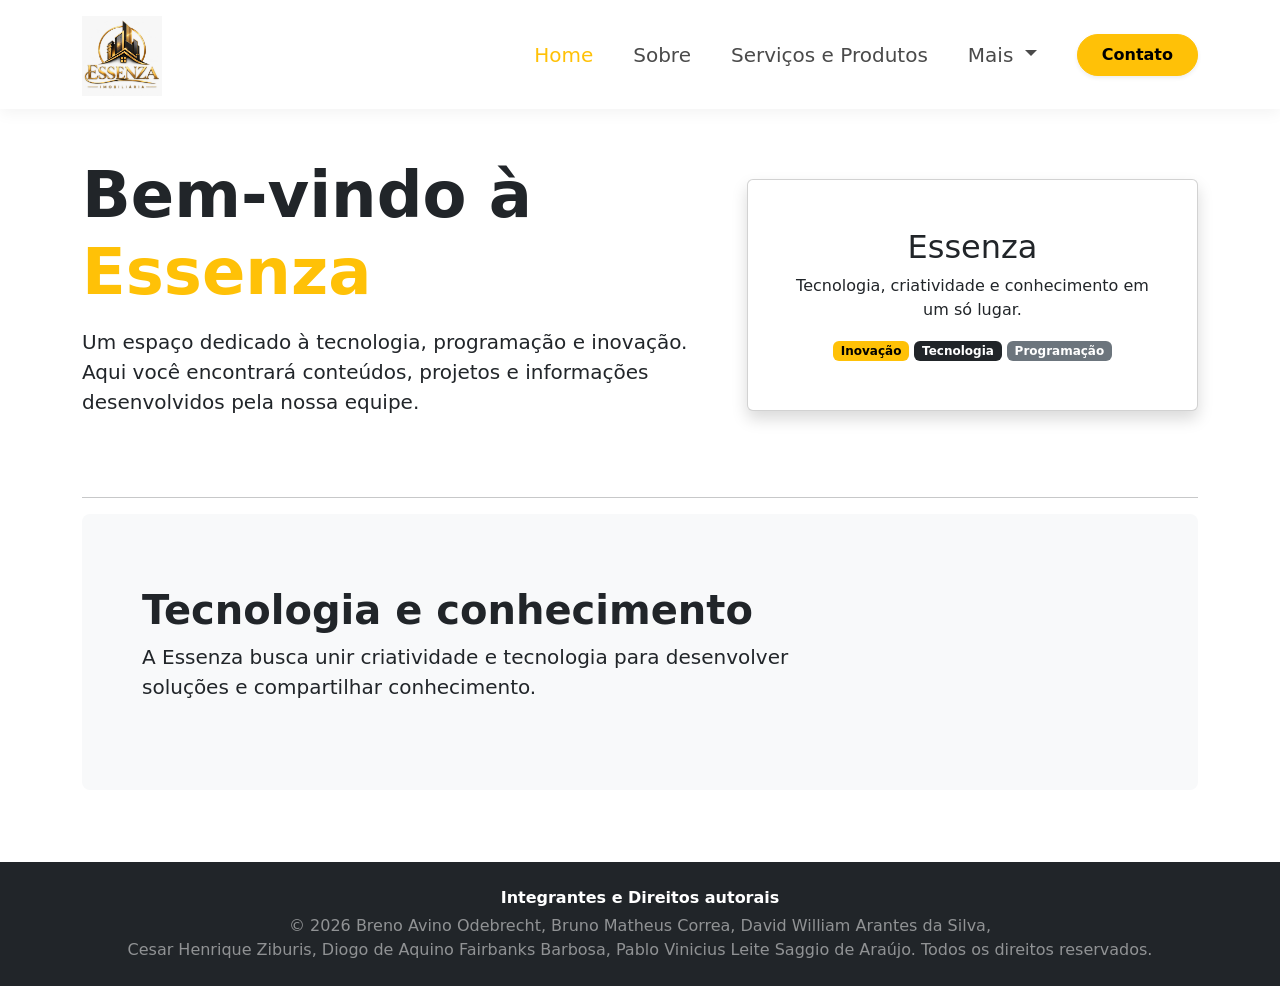
==== index.html @ 5d5671a3 "Add files via upload" ====
<!doctype html>
<html lang="pt-br">
  <head>
    <meta charset="UTF-8" />

    <meta name="viewport" content="width=device-width, initial-scale=1.0" />

    <link
      href="https://cdn.jsdelivr.net/npm/bootstrap@5.3.8/dist/css/bootstrap.min.css"
      rel="stylesheet"
      integrity="sha384-sRIl4kxILFvY47J16cr9ZwB07vP4J8+LH7qKQnuqkuIAvNWLzeN8tE5YBujZqJLB"
      crossorigin="anonymous"
    />

    <script
      src="https://cdn.jsdelivr.net/npm/bootstrap@5.3.8/dist/js/bootstrap.bundle.min.js"
      integrity="sha384-FKyoEForCGlyvwx9Hj09JcYn3nv7wiPVlz7YYwJrWVcXK/BmnVDxM+D2scQbITxI"
      crossorigin="anonymous"
    ></script>

    <title>Página inicial</title>

    <!-- Adicione este <style> logo acima do <nav> ou dentro do <head> do seu HTML -->
    <style>
      /* Customizações modernas para o Navbar */
      .navbar-custom {
        background-color: #ffffff; /* Fundo limpo */
        box-shadow: 0 4px 15px rgba(0, 0, 0, 0.05); /* Sombra suave */
        transition: all 0.3s ease;
      }

      .navbar-custom .nav-link {
        font-weight: 500;
        color: #4a4a4a; /* Cinza escuro elegante */
        transition: color 0.3s ease-in-out;
        padding: 0.5rem 1rem !important;
      }

      /* Efeito hover usando a cor do seu projeto (warning/amarelo) */
      .navbar-custom .nav-link:hover,
      .navbar-custom .nav-link.active {
        color: #ffc107 !important;
      }

      /* Efeito de zoom suave no logo */
      .navbar-brand img {
        transition: transform 0.3s ease;
      }

      .navbar-brand img:hover {
        transform: scale(1.05);
      }

      /* Deixando o dropdown mais bonito */
      .dropdown-menu {
        border: none;
        box-shadow: 0 8px 16px rgba(0, 0, 0, 0.1);
        border-radius: 8px;
      }
    </style>
  </head>

  <body>
    <!-- NAVBAR MELHORADA -->
    <!-- sticky-top faz o menu grudar no topo ao rolar a página -->
    <nav class="navbar navbar-expand-lg navbar-custom sticky-top py-2">
      <div class="container">
        <!-- Troquei container-fluid por container para centralizar melhor em telas grandes -->

        <!-- Logo -->
        <a class="navbar-brand" href="index.html">
          <img
            src="src/img/essenza.png"
            alt="Logo Essenza"
            width="80"
            height="80"
            class="d-inline-block align-text-top"
          />
        </a>

        <!-- Botão Responsivo (Mobile) que faltava -->
        <button
          class="navbar-toggler border-0 shadow-none"
          type="button"
          data-bs-toggle="collapse"
          data-bs-target="#navbarNav"
          aria-controls="navbarNav"
          aria-expanded="false"
          aria-label="Alternar navegação"
        >
          <span class="navbar-toggler-icon"></span>
        </button>

        <!-- Links da Navegação -->
        <div
          class="collapse navbar-collapse justify-content-end"
          id="navbarNav"
        >
          <ul class="navbar-nav align-items-center gap-2">
            <li class="nav-item">
              <a
                class="nav-link active fs-5"
                aria-current="page"
                href="index.html"
                >Home</a
              >
            </li>

            <li class="nav-item">
              <a class="nav-link fs-5" href="src/pages/sobre.html">Sobre</a>
            </li>

            <li class="nav-item">
              <a class="nav-link fs-5" href="src/pages/servicos_produtos.html"
                >Serviços e Produtos</a
              >
            </li>

            <li class="nav-item dropdown">
              <a
                class="nav-link dropdown-toggle fs-5"
                href="#"
                role="button"
                data-bs-toggle="dropdown"
                aria-expanded="false"
              >
                Mais
              </a>
              <ul class="dropdown-menu">
                <li>
                  <a class="dropdown-item" href="src/pages/fluxograma.html"
                    >Fluxograma / Prog. e Alg.</a
                  >
                </li>
                <li><hr class="dropdown-divider" /></li>
                <li>
                  <a class="dropdown-item" href="src/pages/equipe.html"
                    >Equipe</a
                  >
                </li>
              </ul>
            </li>

            <!-- Transformei o Contato em um Botão de Destaque (Call to Action) -->
            <li class="nav-item ms-lg-3 mt-3 mt-lg-0">
              <a
                class="btn btn-warning fw-bold px-4 py-2 rounded-pill shadow-sm"
                href="src/pages/contatos.html"
              >
                Contato
              </a>
            </li>
          </ul>
        </div>
      </div>
    </nav>

    <!-- corpo principal -->

    <!-- Seção principal -->
    <div class="container py-5">
      <div class="row align-items-center">
        <div class="col-lg-7">
          <h1 class="display-3 fw-bold">
            Bem-vindo à
            <span class="text-warning"> Essenza </span>
          </h1>

          <p class="lead mt-3">
            Um espaço dedicado à tecnologia, programação e inovação. Aqui você
            encontrará conteúdos, projetos e informações desenvolvidos pela
            nossa equipe.
          </p>
        </div>

        <!-- Card de destaque -->

        <div class="col-lg-5 mt-4 mt-lg-0">
          <div class="card shadow">
            <div class="card-body text-center p-5">
              <h2 class="card-title">Essenza</h2>

              <p class="card-text">
                Tecnologia, criatividade e conhecimento em um só lugar.
              </p>

              <span class="badge text-bg-warning"> Inovação </span>

              <span class="badge text-bg-dark"> Tecnologia </span>

              <span class="badge text-bg-secondary"> Programação </span>
            </div>
          </div>
        </div>
      </div>
    </div>

    <!-- Separador -->

    <div class="container">
      <hr />
    </div>

    <!-- Seção de destaque -->

    <div class="container pb-5">
      <div class="p-5 mb-4 bg-body-tertiary rounded-3">
        <div class="container-fluid py-4">
          <h2 class="display-6 fw-bold">Tecnologia e conhecimento</h2>

          <p class="col-md-8 fs-5">
            A Essenza busca unir criatividade e tecnologia para desenvolver
            soluções e compartilhar conhecimento.
          </p>
        </div>
      </div>
    </div>

    <!-- RODAPÉ -->

    <footer class="py-4 bg-dark text-white text-center">
      <div class="container">
        <p class="mb-1">
          <strong> Integrantes e Direitos autorais </strong>
        </p>

        <p class="mb-0 text-white-50">
          © 2026 Breno Avino Odebrecht, Bruno Matheus Correa, David William
          Arantes da Silva,
        </p>

        <p class="mb-0 text-white-50">
          Cesar Henrique Ziburis, Diogo de Aquino Fairbanks Barbosa, Pablo
          Vinicius Leite Saggio de Araújo. Todos os direitos reservados.
        </p>
      </div>
    </footer>
  </body>
</html>
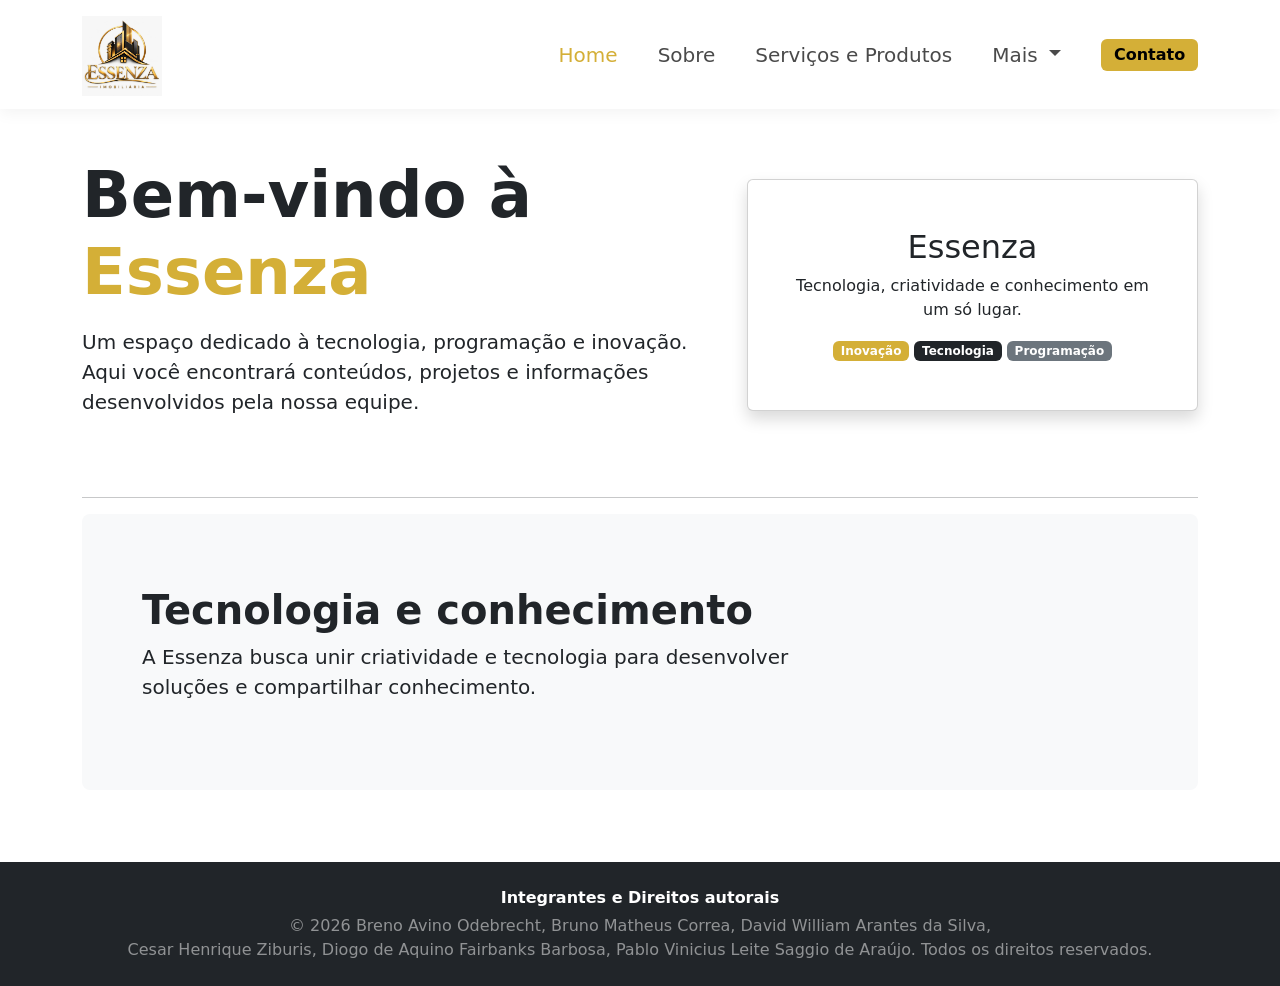
==== commit 9d256c03: "adicionando as páginas com dourado aplicado" ====
--- a/index.html
+++ b/index.html
@@ -39,7 +39,7 @@
       /* Efeito hover usando a cor do seu projeto (warning/amarelo) */
       .navbar-custom .nav-link:hover,
       .navbar-custom .nav-link.active {
-        color: #ffc107 !important;
+        color: #D4AF37 !important;
       }
 
       /* Efeito de zoom suave no logo */
@@ -56,6 +56,16 @@
         border: none;
         box-shadow: 0 8px 16px rgba(0, 0, 0, 0.1);
         border-radius: 8px;
+      }
+      /*Texto dourado*/
+      .text-gold {
+        color: #D4AF37 !important;
+      }
+
+      /*Texto com fundo dourado*/
+      .text-bg-gold {
+        color: #fff !important;
+        background-color: #D4AF37 !important;
       }
     </style>
   </head>
@@ -141,10 +151,9 @@
               </ul>
             </li>
 
-            <!-- Transformei o Contato em um Botão de Destaque (Call to Action) -->
             <li class="nav-item ms-lg-3 mt-3 mt-lg-0">
               <a
-                class="btn btn-warning fw-bold px-4 py-2 rounded-pill shadow-sm"
+                class="badge text-bg-warning" style="background-color: #D4AF37 !important; text-decoration: none; font-size: 1rem; padding: 0.5rem 0.8rem;"
                 href="src/pages/contatos.html"
               >
                 Contato
@@ -163,7 +172,7 @@
         <div class="col-lg-7">
           <h1 class="display-3 fw-bold">
             Bem-vindo à
-            <span class="text-warning"> Essenza </span>
+            <span class="text-gold"> Essenza </span>
           </h1>
 
           <p class="lead mt-3">
@@ -184,7 +193,7 @@
                 Tecnologia, criatividade e conhecimento em um só lugar.
               </p>
 
-              <span class="badge text-bg-warning"> Inovação </span>
+              <span class="badge text-bg-gold"> Inovação </span>
 
               <span class="badge text-bg-dark"> Tecnologia </span>
 
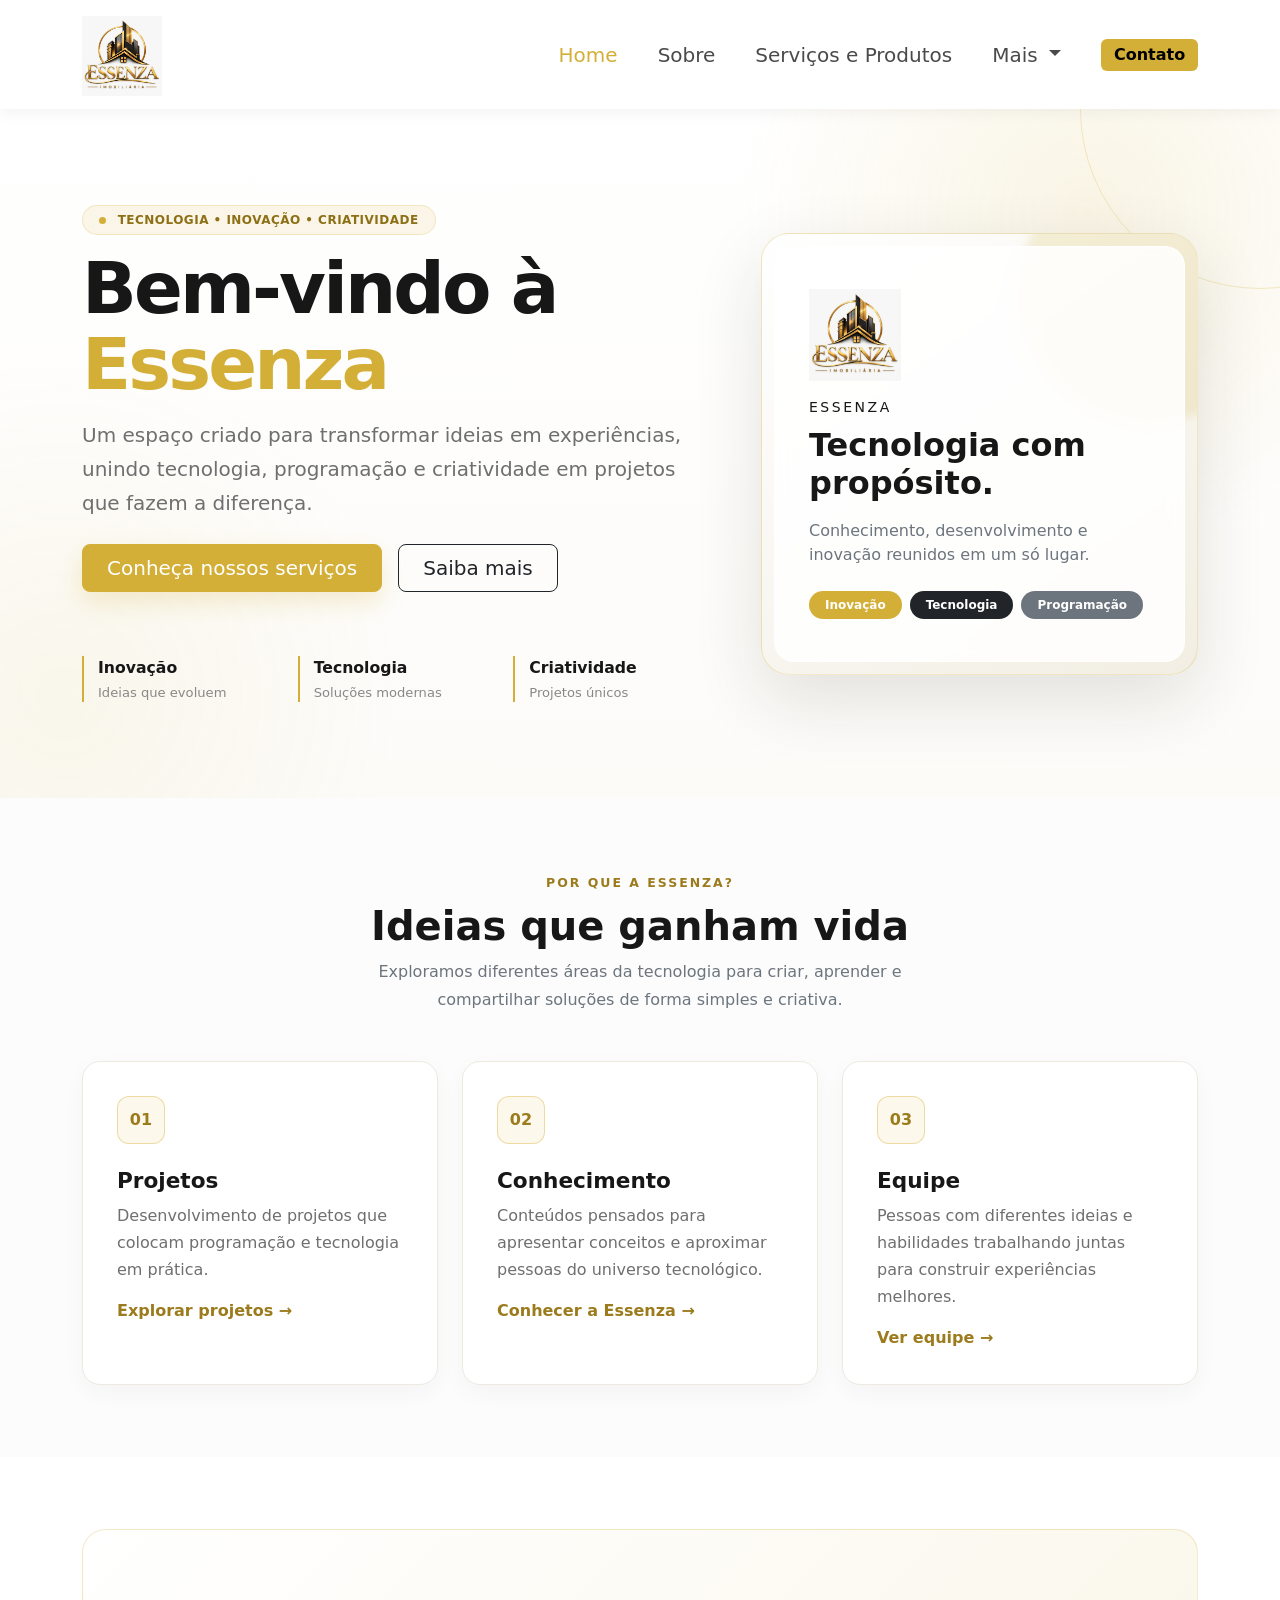
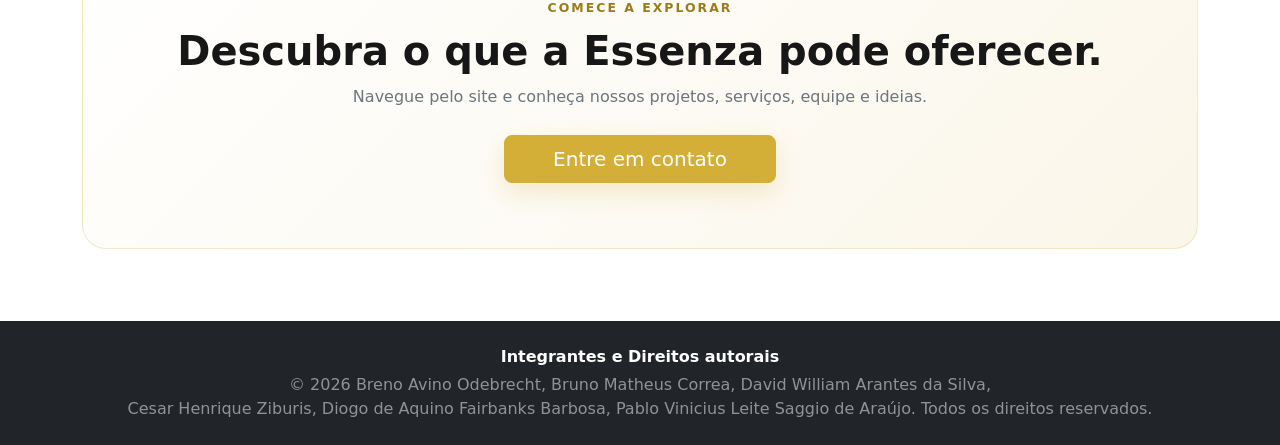
==== commit 130f4915: "melhora no home com um estilo melhor Updated the structure and styling of the index.html file, enhan" ====
--- a/index.html
+++ b/index.html
@@ -166,64 +166,145 @@
 
     <!-- corpo principal -->
 
-    <!-- Seção principal -->
-    <div class="container py-5">
-      <div class="row align-items-center">
-        <div class="col-lg-7">
-          <h1 class="display-3 fw-bold">
-            Bem-vindo à
-            <span class="text-gold"> Essenza </span>
-          </h1>
-
-          <p class="lead mt-3">
-            Um espaço dedicado à tecnologia, programação e inovação. Aqui você
-            encontrará conteúdos, projetos e informações desenvolvidos pela
-            nossa equipe.
-          </p>
-        </div>
-
-        <!-- Card de destaque -->
-
-        <div class="col-lg-5 mt-4 mt-lg-0">
-          <div class="card shadow">
-            <div class="card-body text-center p-5">
-              <h2 class="card-title">Essenza</h2>
-
-              <p class="card-text">
-                Tecnologia, criatividade e conhecimento em um só lugar.
+    <main>
+      <!-- Hero -->
+      <section class="hero-section py-5">
+        <div class="container py-lg-5">
+          <div class="row align-items-center g-5">
+            <div class="col-lg-7">
+              <span class="badge rounded-pill px-3 py-2 mb-3 hero-badge">
+                <span class="dot"></span> TECNOLOGIA • INOVAÇÃO • CRIATIVIDADE
+              </span>
+
+              <h1 class="display-2 fw-bold hero-title mb-3">
+                Bem-vindo à <span class="text-gold">Essenza</span>
+              </h1>
+
+              <p class="lead hero-text mb-4">
+                Um espaço criado para transformar ideias em experiências,
+                unindo tecnologia, programação e criatividade em projetos que
+                fazem a diferença.
               </p>
 
-              <span class="badge text-bg-gold"> Inovação </span>
-
-              <span class="badge text-bg-dark"> Tecnologia </span>
-
-              <span class="badge text-bg-secondary"> Programação </span>
+              <div class="d-flex flex-wrap gap-3">
+                <a href="src/pages/servicos_produtos.html" class="btn btn-gold btn-lg px-4">
+                  Conheça nossos serviços
+                </a>
+                <a href="src/pages/sobre.html" class="btn btn-outline-dark btn-lg px-4">
+                  Saiba mais
+                </a>
+              </div>
+
+              <div class="row mt-5 g-3 hero-stats">
+                <div class="col-sm-4">
+                  <div class="stat-item">
+                    <strong>Inovação</strong>
+                    <span>Ideias que evoluem</span>
+                  </div>
+                </div>
+                <div class="col-sm-4">
+                  <div class="stat-item">
+                    <strong>Tecnologia</strong>
+                    <span>Soluções modernas</span>
+                  </div>
+                </div>
+                <div class="col-sm-4">
+                  <div class="stat-item">
+                    <strong>Criatividade</strong>
+                    <span>Projetos únicos</span>
+                  </div>
+                </div>
+              </div>
+            </div>
+
+            <div class="col-lg-5">
+              <div class="hero-card">
+                <div class="hero-card-glow"></div>
+                <div class="hero-card-content">
+                  <img src="src/img/essenza.png" alt="Essenza" class="hero-logo mb-3">
+                  <p class="small text-uppercase letter-spacing mb-2">Essenza</p>
+                  <h2 class="fw-bold mb-3">Tecnologia com propósito.</h2>
+                  <p class="text-secondary mb-4">
+                    Conhecimento, desenvolvimento e inovação reunidos em um só lugar.
+                  </p>
+                  <div class="d-flex flex-wrap gap-2">
+                    <span class="badge rounded-pill text-bg-gold px-3 py-2">Inovação</span>
+                    <span class="badge rounded-pill bg-dark px-3 py-2">Tecnologia</span>
+                    <span class="badge rounded-pill bg-secondary px-3 py-2">Programação</span>
+                  </div>
+                </div>
+              </div>
             </div>
           </div>
         </div>
-      </div>
-    </div>
-
-    <!-- Separador -->
-
-    <div class="container">
-      <hr />
-    </div>
-
-    <!-- Seção de destaque -->
-
-    <div class="container pb-5">
-      <div class="p-5 mb-4 bg-body-tertiary rounded-3">
-        <div class="container-fluid py-4">
-          <h2 class="display-6 fw-bold">Tecnologia e conhecimento</h2>
-
-          <p class="col-md-8 fs-5">
-            A Essenza busca unir criatividade e tecnologia para desenvolver
-            soluções e compartilhar conhecimento.
-          </p>
+      </section>
+
+      <!-- Destaques -->
+      <section class="py-5 bg-light-subtle">
+        <div class="container py-lg-4">
+          <div class="text-center mb-5">
+            <span class="section-label">POR QUE A ESSENZA?</span>
+            <h2 class="display-6 fw-bold mt-2">Ideias que ganham vida</h2>
+            <p class="text-secondary mx-auto section-intro">
+              Exploramos diferentes áreas da tecnologia para criar, aprender e
+              compartilhar soluções de forma simples e criativa.
+            </p>
+          </div>
+
+          <div class="row g-4">
+            <div class="col-md-4">
+              <div class="feature-card h-100">
+                <div class="feature-icon">01</div>
+                <h3>Projetos</h3>
+                <p>
+                  Desenvolvimento de projetos que colocam programação e tecnologia
+                  em prática.
+                </p>
+                <a href="src/pages/servicos_produtos.html" class="feature-link">Explorar projetos →</a>
+              </div>
+            </div>
+
+            <div class="col-md-4">
+              <div class="feature-card h-100">
+                <div class="feature-icon">02</div>
+                <h3>Conhecimento</h3>
+                <p>
+                  Conteúdos pensados para apresentar conceitos e aproximar pessoas
+                  do universo tecnológico.
+                </p>
+                <a href="src/pages/sobre.html" class="feature-link">Conhecer a Essenza →</a>
+              </div>
+            </div>
+
+            <div class="col-md-4">
+              <div class="feature-card h-100">
+                <div class="feature-icon">03</div>
+                <h3>Equipe</h3>
+                <p>
+                  Pessoas com diferentes ideias e habilidades trabalhando juntas
+                  para construir experiências melhores.
+                </p>
+                <a href="src/pages/equipe.html" class="feature-link">Ver equipe →</a>
+              </div>
+            </div>
+          </div>
         </div>
-      </div>
-    </div>
+      </section>
+
+      <!-- Chamada final -->
+      <section class="cta-section py-5">
+        <div class="container py-lg-4">
+          <div class="cta-box text-center">
+            <span class="section-label">COMECE A EXPLORAR</span>
+            <h2 class="display-6 fw-bold mt-2">Descubra o que a Essenza pode oferecer.</h2>
+            <p class="text-secondary mx-auto mb-4">
+              Navegue pelo site e conheça nossos projetos, serviços, equipe e ideias.
+            </p>
+            <a href="src/pages/contatos.html" class="btn btn-gold btn-lg px-5">Entre em contato</a>
+          </div>
+        </div>
+      </section>
+    </main>
 
     <!-- RODAPÉ -->
 
@@ -244,5 +325,210 @@
         </p>
       </div>
     </footer>
+
+    <style>
+      :root {
+        --gold: #d4af37;
+        --gold-dark: #b99120;
+        --ink: #171717;
+        --muted: #6f6f6f;
+        --cream: #fbfaf7;
+      }
+
+      body {
+        color: var(--ink);
+        background: #fff;
+      }
+
+      .hero-section {
+        position: relative;
+        overflow: hidden;
+        background:
+          radial-gradient(circle at 85% 15%, rgba(212, 175, 55, .13), transparent 28%),
+          radial-gradient(circle at 5% 85%, rgba(212, 175, 55, .07), transparent 25%),
+          linear-gradient(180deg, #fff 0%, #fcfbf8 100%);
+      }
+
+      .hero-section::before {
+        content: "";
+        position: absolute;
+        width: 360px;
+        height: 360px;
+        right: -160px;
+        top: -180px;
+        border: 1px solid rgba(212, 175, 55, .25);
+        border-radius: 50%;
+      }
+
+      .hero-badge {
+        color: #8d7015;
+        background: rgba(212, 175, 55, .11);
+        border: 1px solid rgba(212, 175, 55, .22);
+        letter-spacing: .04em;
+      }
+
+      .dot {
+        display: inline-block;
+        width: 7px;
+        height: 7px;
+        margin-right: 7px;
+        background: var(--gold);
+        border-radius: 50%;
+      }
+
+      .hero-title {
+        letter-spacing: -.04em;
+        line-height: 1.05;
+      }
+
+      .text-gold { color: var(--gold) !important; }
+
+      .hero-text {
+        max-width: 690px;
+        color: var(--muted);
+        line-height: 1.7;
+      }
+
+      .btn-gold {
+        color: #fff;
+        background: var(--gold);
+        border-color: var(--gold);
+        box-shadow: 0 10px 25px rgba(212, 175, 55, .22);
+        transition: .25s ease;
+      }
+
+      .btn-gold:hover {
+        color: #fff;
+        background: var(--gold-dark);
+        border-color: var(--gold-dark);
+        transform: translateY(-2px);
+      }
+
+      .hero-stats { max-width: 680px; }
+
+      .stat-item {
+        border-left: 2px solid var(--gold);
+        padding-left: 14px;
+      }
+
+      .stat-item strong,
+      .stat-item span { display: block; }
+
+      .stat-item strong { font-size: .98rem; }
+      .stat-item span { color: #888; font-size: .82rem; margin-top: 3px; }
+
+      .hero-card {
+        position: relative;
+        min-height: 430px;
+        display: flex;
+        align-items: center;
+        padding: 12px;
+        border-radius: 28px;
+        background: linear-gradient(145deg, #fff, #f2eee3);
+        border: 1px solid rgba(212, 175, 55, .28);
+        box-shadow: 0 25px 70px rgba(35, 29, 15, .12);
+        overflow: hidden;
+      }
+
+      .hero-card-glow {
+        position: absolute;
+        width: 260px;
+        height: 260px;
+        right: -80px;
+        top: -70px;
+        background: rgba(212, 175, 55, .18);
+        filter: blur(5px);
+        border-radius: 50%;
+      }
+
+      .hero-card-content {
+        position: relative;
+        width: 100%;
+        padding: 42px 34px;
+        border-radius: 20px;
+        background: rgba(255,255,255,.86);
+        border: 1px solid rgba(255,255,255,.9);
+        backdrop-filter: blur(8px);
+      }
+
+      .hero-logo {
+        width: 92px;
+        height: 92px;
+        object-fit: contain;
+      }
+
+      .letter-spacing { letter-spacing: .18em; }
+
+      .feature-card {
+        padding: 34px;
+        background: #fff;
+        border: 1px solid #eeeae0;
+        border-radius: 18px;
+        box-shadow: 0 8px 25px rgba(0,0,0,.035);
+        transition: transform .25s ease, box-shadow .25s ease, border-color .25s ease;
+      }
+
+      .feature-card:hover {
+        transform: translateY(-7px);
+        border-color: rgba(212, 175, 55, .4);
+        box-shadow: 0 18px 40px rgba(0,0,0,.08);
+      }
+
+      .feature-icon {
+        width: 48px;
+        height: 48px;
+        display: grid;
+        place-items: center;
+        margin-bottom: 24px;
+        color: #9b7b1c;
+        font-weight: 700;
+        border: 1px solid rgba(212,175,55,.4);
+        border-radius: 12px;
+        background: #fcf8eb;
+      }
+
+      .feature-card h3 { font-size: 1.35rem; font-weight: 700; }
+      .feature-card p { color: var(--muted); line-height: 1.7; }
+
+      .feature-link {
+        color: #9b7b1c;
+        font-weight: 600;
+        text-decoration: none;
+      }
+
+      .feature-link:hover { color: #6f5810; }
+
+      .section-label {
+        color: #9b7b1c;
+        font-size: .78rem;
+        font-weight: 700;
+        letter-spacing: .16em;
+      }
+
+      .section-intro { max-width: 620px; line-height: 1.7; }
+
+      .cta-box {
+        padding: 65px 30px;
+        border-radius: 24px;
+        background: linear-gradient(135deg, #fff, #faf6e9);
+        border: 1px solid rgba(212,175,55,.25);
+      }
+
+      .cta-box p { max-width: 600px; line-height: 1.7; }
+
+      @media (max-width: 991.98px) {
+        .hero-title { font-size: 3.7rem; }
+        .hero-card { min-height: 360px; }
+      }
+
+      @media (max-width: 575.98px) {
+        .hero-title { font-size: 2.8rem; }
+        .hero-text { font-size: 1rem; }
+        .hero-card-content { padding: 30px 24px; }
+        .hero-stats { margin-top: 2.5rem !important; }
+        .stat-item { margin-bottom: 8px; }
+        .feature-card { padding: 27px; }
+      }
+    </style>
   </body>
 </html>
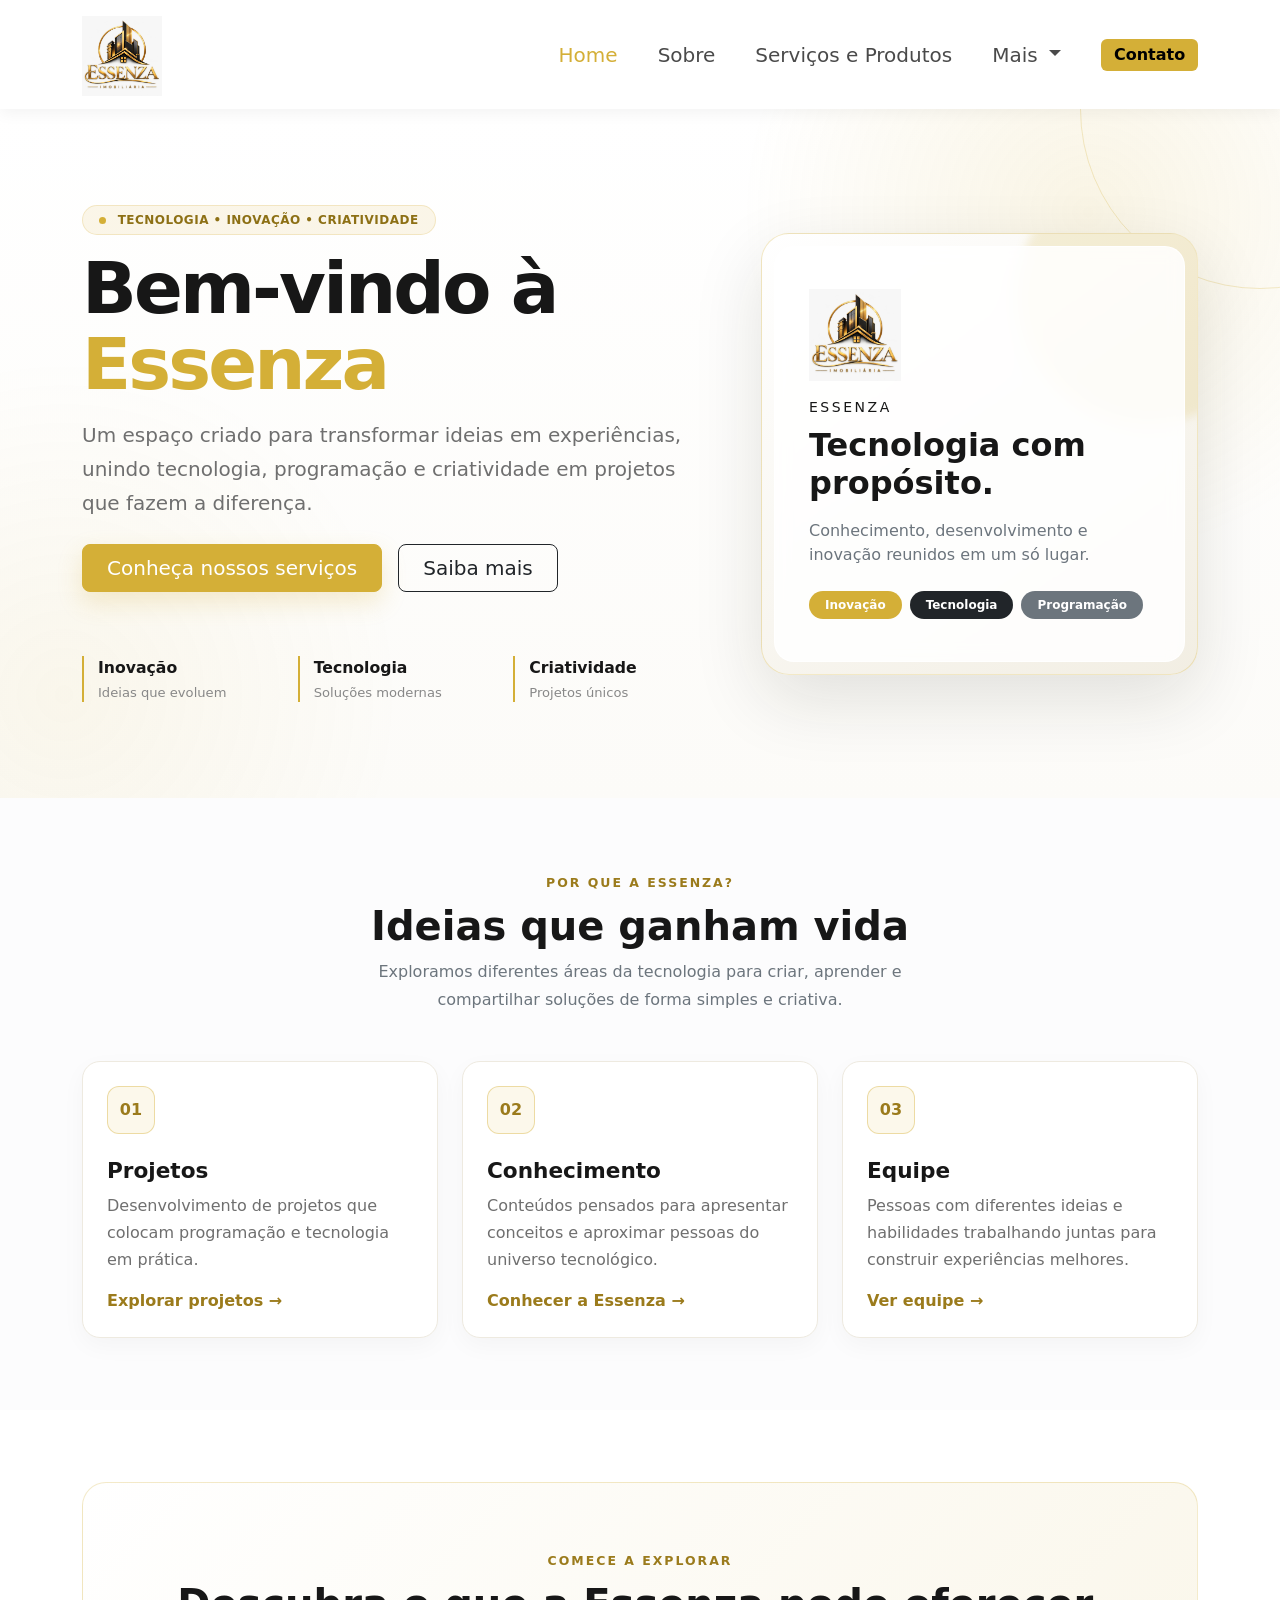
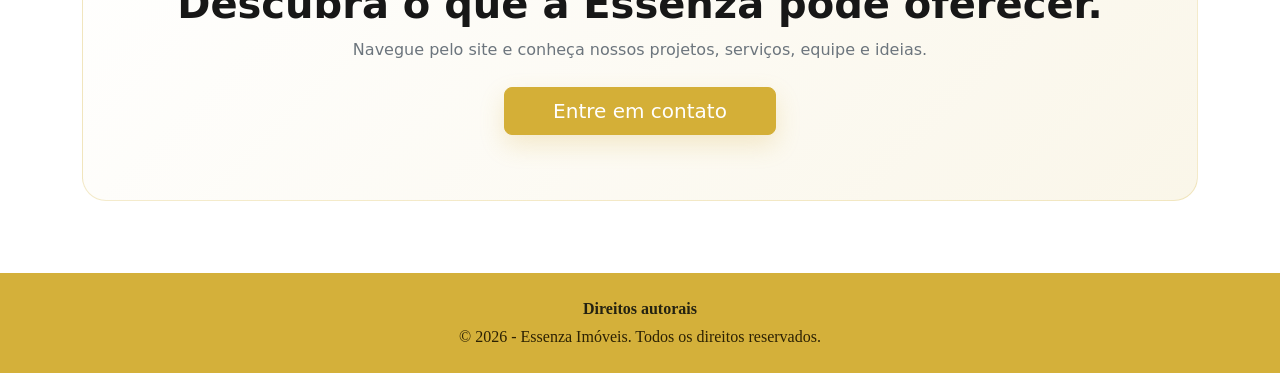
==== commit fa7bf457: "Melhora no footer (Indicado pelo professor)" ====
--- a/index.html
+++ b/index.html
@@ -307,228 +307,449 @@
     </main>
 
     <!-- RODAPÉ -->
-
-    <footer class="py-4 bg-dark text-white text-center">
-      <div class="container">
-        <p class="mb-1">
-          <strong> Integrantes e Direitos autorais </strong>
-        </p>
-
-        <p class="mb-0 text-white-50">
-          © 2026 Breno Avino Odebrecht, Bruno Matheus Correa, David William
-          Arantes da Silva,
-        </p>
-
-        <p class="mb-0 text-white-50">
-          Cesar Henrique Ziburis, Diogo de Aquino Fairbanks Barbosa, Pablo
-          Vinicius Leite Saggio de Araújo. Todos os direitos reservados.
-        </p>
-      </div>
-    </footer>
-
-    <style>
-      :root {
-        --gold: #d4af37;
-        --gold-dark: #b99120;
-        --ink: #171717;
-        --muted: #6f6f6f;
-        --cream: #fbfaf7;
-      }
-
-      body {
-        color: var(--ink);
-        background: #fff;
-      }
-
-      .hero-section {
-        position: relative;
-        overflow: hidden;
-        background:
-          radial-gradient(circle at 85% 15%, rgba(212, 175, 55, .13), transparent 28%),
-          radial-gradient(circle at 5% 85%, rgba(212, 175, 55, .07), transparent 25%),
-          linear-gradient(180deg, #fff 0%, #fcfbf8 100%);
-      }
-
-      .hero-section::before {
-        content: "";
-        position: absolute;
-        width: 360px;
-        height: 360px;
-        right: -160px;
-        top: -180px;
-        border: 1px solid rgba(212, 175, 55, .25);
-        border-radius: 50%;
-      }
-
-      .hero-badge {
-        color: #8d7015;
-        background: rgba(212, 175, 55, .11);
-        border: 1px solid rgba(212, 175, 55, .22);
-        letter-spacing: .04em;
-      }
-
-      .dot {
-        display: inline-block;
-        width: 7px;
-        height: 7px;
-        margin-right: 7px;
-        background: var(--gold);
-        border-radius: 50%;
-      }
+  <footer class="py-4 text-white text-center essenza-footer">
+    <div class="container">
+      <p class="mb-1">
+        <strong>Direitos autorais</strong>
+      </p>
+
+      <p class="mb-0 footer-text">
+        © 2026 - Essenza Imóveis. Todos os direitos reservados.
+      </p>
+    </div>
+  </footer>
+
+  <style>
+
+    /* ==============================
+      CORES PRINCIPAIS DO SITE
+      ============================== */
+
+    :root {
+      --gold: #d4af37;
+      --gold-dark: #b99120;
+      --ink: #171717;
+      --muted: #6f6f6f;
+      --cream: #fbfaf7;
+    }
+
+
+    /* ==============================
+      CONFIGURAÇÕES GERAIS DA PÁGINA
+      ============================== */
+
+    body {
+      color: var(--ink);
+      background: #fff;
+    }
+
+
+    /* ==============================
+      SEÇÃO PRINCIPAL / HERO
+      ============================== */
+
+    .hero-section {
+      position: relative;
+      overflow: hidden;
+      background:
+        radial-gradient(circle at 85% 15%, rgba(212, 175, 55, .13), transparent 28%),
+        radial-gradient(circle at 5% 85%, rgba(212, 175, 55, .07), transparent 25%),
+        linear-gradient(180deg, #fff 0%, #fcfbf8 100%);
+    }
+
+
+    /* ==============================
+      DETALHE DECORATIVO DO HERO
+      ============================== */
+
+    .hero-section::before {
+      content: "";
+      position: absolute;
+      width: 360px;
+      height: 360px;
+      right: -160px;
+      top: -180px;
+      border: 1px solid rgba(212, 175, 55, .25);
+      border-radius: 50%;
+    }
+
+
+    /* ==============================
+      BADGE DO HERO
+      ============================== */
+
+    .hero-badge {
+      color: #8d7015;
+      background: rgba(212, 175, 55, .11);
+      border: 1px solid rgba(212, 175, 55, .22);
+      letter-spacing: .04em;
+    }
+
+
+    /* ==============================
+      BOLINHA DO BADGE
+      ============================== */
+
+    .dot {
+      display: inline-block;
+      width: 7px;
+      height: 7px;
+      margin-right: 7px;
+      background: var(--gold);
+      border-radius: 50%;
+    }
+
+
+    /* ==============================
+      TÍTULO PRINCIPAL DO HERO
+      ============================== */
+
+    .hero-title {
+      letter-spacing: -.04em;
+      line-height: 1.05;
+    }
+
+
+    /* ==============================
+      TEXTO DOURADO
+      ============================== */
+
+    .text-gold {
+      color: var(--gold) !important;
+    }
+
+
+    /* ==============================
+      TEXTO DO HERO
+      ============================== */
+
+    .hero-text {
+      max-width: 690px;
+      color: var(--muted);
+      line-height: 1.7;
+    }
+
+
+    /* ==============================
+      BOTÃO DOURADO
+      ============================== */
+
+    .btn-gold {
+      color: #fff;
+      background: var(--gold);
+      border-color: var(--gold);
+      box-shadow: 0 10px 25px rgba(212, 175, 55, .22);
+      transition: .25s ease;
+    }
+
+
+    /* ==============================
+      EFEITO HOVER DO BOTÃO
+      ============================== */
+
+    .btn-gold:hover {
+      color: #fff;
+      background: var(--gold-dark);
+      border-color: var(--gold-dark);
+      transform: translateY(-2px);
+    }
+
+
+    /* ==============================
+      ESTATÍSTICAS DO HERO
+      ============================== */
+
+    .hero-stats {
+      max-width: 680px;
+    }
+
+
+    /* ==============================
+      ITEM DAS ESTATÍSTICAS
+      ============================== */
+
+    .stat-item {
+      border-left: 2px solid var(--gold);
+      padding-left: 14px;
+    }
+
+
+    /* ==============================
+      TEXTOS DAS ESTATÍSTICAS
+      ============================== */
+
+    .stat-item strong,
+    .stat-item span {
+      display: block;
+    }
+
+    .stat-item strong {
+      font-size: .98rem;
+    }
+
+    .stat-item span {
+      color: #888;
+      font-size: .82rem;
+      margin-top: 3px;
+    }
+
+
+    /* ==============================
+      CARD PRINCIPAL DO HERO
+      ============================== */
+
+    .hero-card {
+      position: relative;
+      min-height: 430px;
+      display: flex;
+      align-items: center;
+      padding: 12px;
+      border-radius: 28px;
+      background: linear-gradient(145deg, #fff, #f2eee3);
+      border: 1px solid rgba(212, 175, 55, .28);
+      box-shadow: 0 25px 70px rgba(35, 29, 15, .12);
+      overflow: hidden;
+    }
+
+
+    /* ==============================
+      EFEITO DE BRILHO DO CARD
+      ============================== */
+
+    .hero-card-glow {
+      position: absolute;
+      width: 260px;
+      height: 260px;
+      right: -80px;
+      top: -70px;
+      background: rgba(212, 175, 55, .18);
+      filter: blur(5px);
+      border-radius: 50%;
+    }
+
+
+    /* ==============================
+      CONTEÚDO DO CARD DO HERO
+      ============================== */
+
+    .hero-card-content {
+      position: relative;
+      width: 100%;
+      padding: 42px 34px;
+      border-radius: 20px;
+      background: rgba(255,255,255,.86);
+      border: 1px solid rgba(255,255,255,.9);
+      backdrop-filter: blur(8px);
+    }
+
+
+    /* ==============================
+      LOGO DO HERO
+      ============================== */
+
+    .hero-logo {
+      width: 92px;
+      height: 92px;
+      object-fit: contain;
+    }
+
+
+    /* ==============================
+      ESPAÇAMENTO ENTRE LETRAS
+      ============================== */
+
+    .letter-spacing {
+      letter-spacing: .18em;
+    }
+
+
+    /* ==============================
+      CARDS DE DESTAQUE
+      ============================== */
+
+    .feature-card {
+      padding: 24px;
+      background: #fff;
+      border: 1px solid #eeeae0;
+      border-radius: 18px;
+      box-shadow: 0 8px 25px rgba(0,0,0,.035);
+      transition: transform .25s ease, box-shadow .25s ease, border-color .25s ease;
+    }
+
+
+    /* ==============================
+      EFEITO HOVER DOS CARDS
+      ============================== */
+
+    .feature-card:hover {
+      transform: translateY(-7px);
+      border-color: rgba(212, 175, 55, .4);
+      box-shadow: 0 18px 40px rgb(255, 159, 16, 0.8);
+    }
+
+
+    /* ==============================
+      ÍCONE DOS CARDS
+      ============================== */
+
+    .feature-icon {
+      width: 48px;
+      height: 48px;
+      display: grid;
+      place-items: center;
+      margin-bottom: 24px;
+      color: #9b7b1c;
+      font-weight: 700;
+      border: 1px solid rgba(212,175,55,.4);
+      border-radius: 12px;
+      background: #fcf8eb;
+    }
+
+
+    /* ==============================
+      TÍTULO E TEXTO DOS CARDS
+      ============================== */
+
+    .feature-card h3 {
+      font-size: 1.35rem;
+      font-weight: 700;
+    }
+
+    .feature-card p {
+      color: var(--muted);
+      line-height: 1.7;
+    }
+
+
+    /* ==============================
+      LINK DOS CARDS
+      ============================== */
+
+    .feature-link {
+      color: #9b7b1c;
+      font-weight: 600;
+      text-decoration: none;
+    }
+
+
+    /* ==============================
+      HOVER DO LINK DOS CARDS
+      ============================== */
+
+    .feature-link:hover {
+      color: #6f5810;
+    }
+
+
+    /* ==============================
+      TÍTULO PEQUENO DAS SEÇÕES
+      ============================== */
+
+    .section-label {
+      color: #9b7b1c;
+      font-size: .78rem;
+      font-weight: 700;
+      letter-spacing: .16em;
+    }
+
+
+    /* ==============================
+      TEXTO INTRODUTÓRIO DAS SEÇÕES
+      ============================== */
+
+    .section-intro {
+      max-width: 620px;
+      line-height: 1.7;
+    }
+
+
+    /* ==============================
+      CAIXA DA SEÇÃO FINAL / CTA
+      ============================== */
+
+    .cta-box {
+      padding: 65px 30px;
+      border-radius: 24px;
+      background: linear-gradient(135deg, #fff, #faf6e9);
+      border: 1px solid rgba(212,175,55,.25);
+    }
+
+
+    /* ==============================
+      TEXTO DA SEÇÃO FINAL / CTA
+      ============================== */
+
+    .cta-box p {
+      max-width: 600px;
+      line-height: 1.7;
+    }
+
+
+    /* ==============================
+      FOOTER
+      ============================== */
+
+    .essenza-footer {
+      background-color: #d4b03a;
+      font-family: "Georgia", serif;
+    }
+
+    .essenza-footer strong {
+      color: #242211;
+    }
+
+    .footer-text {
+      color: #2c2103;
+    }
+
+
+    /* ==============================
+      RESPONSIVIDADE - TABLETS
+      ============================== */
+
+    @media (max-width: 991.98px) {
 
       .hero-title {
-        letter-spacing: -.04em;
-        line-height: 1.05;
-      }
-
-      .text-gold { color: var(--gold) !important; }
+        font-size: 3.7rem;
+      }
+
+      .hero-card {
+        min-height: 360px;
+      }
+    }
+
+
+    /* ==============================
+      RESPONSIVIDADE - CELULARES
+      ============================== */
+
+    @media (max-width: 575.98px) {
+
+      .hero-title {
+        font-size: 2.8rem;
+      }
 
       .hero-text {
-        max-width: 690px;
-        color: var(--muted);
-        line-height: 1.7;
-      }
-
-      .btn-gold {
-        color: #fff;
-        background: var(--gold);
-        border-color: var(--gold);
-        box-shadow: 0 10px 25px rgba(212, 175, 55, .22);
-        transition: .25s ease;
-      }
-
-      .btn-gold:hover {
-        color: #fff;
-        background: var(--gold-dark);
-        border-color: var(--gold-dark);
-        transform: translateY(-2px);
-      }
-
-      .hero-stats { max-width: 680px; }
+        font-size: 1rem;
+      }
+
+      .hero-card-content {
+        padding: 30px 24px;
+      }
+
+      .hero-stats {
+        margin-top: 2.5rem !important;
+      }
 
       .stat-item {
-        border-left: 2px solid var(--gold);
-        padding-left: 14px;
-      }
-
-      .stat-item strong,
-      .stat-item span { display: block; }
-
-      .stat-item strong { font-size: .98rem; }
-      .stat-item span { color: #888; font-size: .82rem; margin-top: 3px; }
-
-      .hero-card {
-        position: relative;
-        min-height: 430px;
-        display: flex;
-        align-items: center;
-        padding: 12px;
-        border-radius: 28px;
-        background: linear-gradient(145deg, #fff, #f2eee3);
-        border: 1px solid rgba(212, 175, 55, .28);
-        box-shadow: 0 25px 70px rgba(35, 29, 15, .12);
-        overflow: hidden;
-      }
-
-      .hero-card-glow {
-        position: absolute;
-        width: 260px;
-        height: 260px;
-        right: -80px;
-        top: -70px;
-        background: rgba(212, 175, 55, .18);
-        filter: blur(5px);
-        border-radius: 50%;
-      }
-
-      .hero-card-content {
-        position: relative;
-        width: 100%;
-        padding: 42px 34px;
-        border-radius: 20px;
-        background: rgba(255,255,255,.86);
-        border: 1px solid rgba(255,255,255,.9);
-        backdrop-filter: blur(8px);
-      }
-
-      .hero-logo {
-        width: 92px;
-        height: 92px;
-        object-fit: contain;
-      }
-
-      .letter-spacing { letter-spacing: .18em; }
+        margin-bottom: 8px;
+      }
 
       .feature-card {
-        padding: 34px;
-        background: #fff;
-        border: 1px solid #eeeae0;
-        border-radius: 18px;
-        box-shadow: 0 8px 25px rgba(0,0,0,.035);
-        transition: transform .25s ease, box-shadow .25s ease, border-color .25s ease;
-      }
-
-      .feature-card:hover {
-        transform: translateY(-7px);
-        border-color: rgba(212, 175, 55, .4);
-        box-shadow: 0 18px 40px rgba(0,0,0,.08);
-      }
-
-      .feature-icon {
-        width: 48px;
-        height: 48px;
-        display: grid;
-        place-items: center;
-        margin-bottom: 24px;
-        color: #9b7b1c;
-        font-weight: 700;
-        border: 1px solid rgba(212,175,55,.4);
-        border-radius: 12px;
-        background: #fcf8eb;
-      }
-
-      .feature-card h3 { font-size: 1.35rem; font-weight: 700; }
-      .feature-card p { color: var(--muted); line-height: 1.7; }
-
-      .feature-link {
-        color: #9b7b1c;
-        font-weight: 600;
-        text-decoration: none;
-      }
-
-      .feature-link:hover { color: #6f5810; }
-
-      .section-label {
-        color: #9b7b1c;
-        font-size: .78rem;
-        font-weight: 700;
-        letter-spacing: .16em;
-      }
-
-      .section-intro { max-width: 620px; line-height: 1.7; }
-
-      .cta-box {
-        padding: 65px 30px;
-        border-radius: 24px;
-        background: linear-gradient(135deg, #fff, #faf6e9);
-        border: 1px solid rgba(212,175,55,.25);
-      }
-
-      .cta-box p { max-width: 600px; line-height: 1.7; }
-
-      @media (max-width: 991.98px) {
-        .hero-title { font-size: 3.7rem; }
-        .hero-card { min-height: 360px; }
-      }
-
-      @media (max-width: 575.98px) {
-        .hero-title { font-size: 2.8rem; }
-        .hero-text { font-size: 1rem; }
-        .hero-card-content { padding: 30px 24px; }
-        .hero-stats { margin-top: 2.5rem !important; }
-        .stat-item { margin-bottom: 8px; }
-        .feature-card { padding: 27px; }
-      }
-    </style>
+        padding: 27px;
+      }
+    }
+
+  </style>
   </body>
 </html>
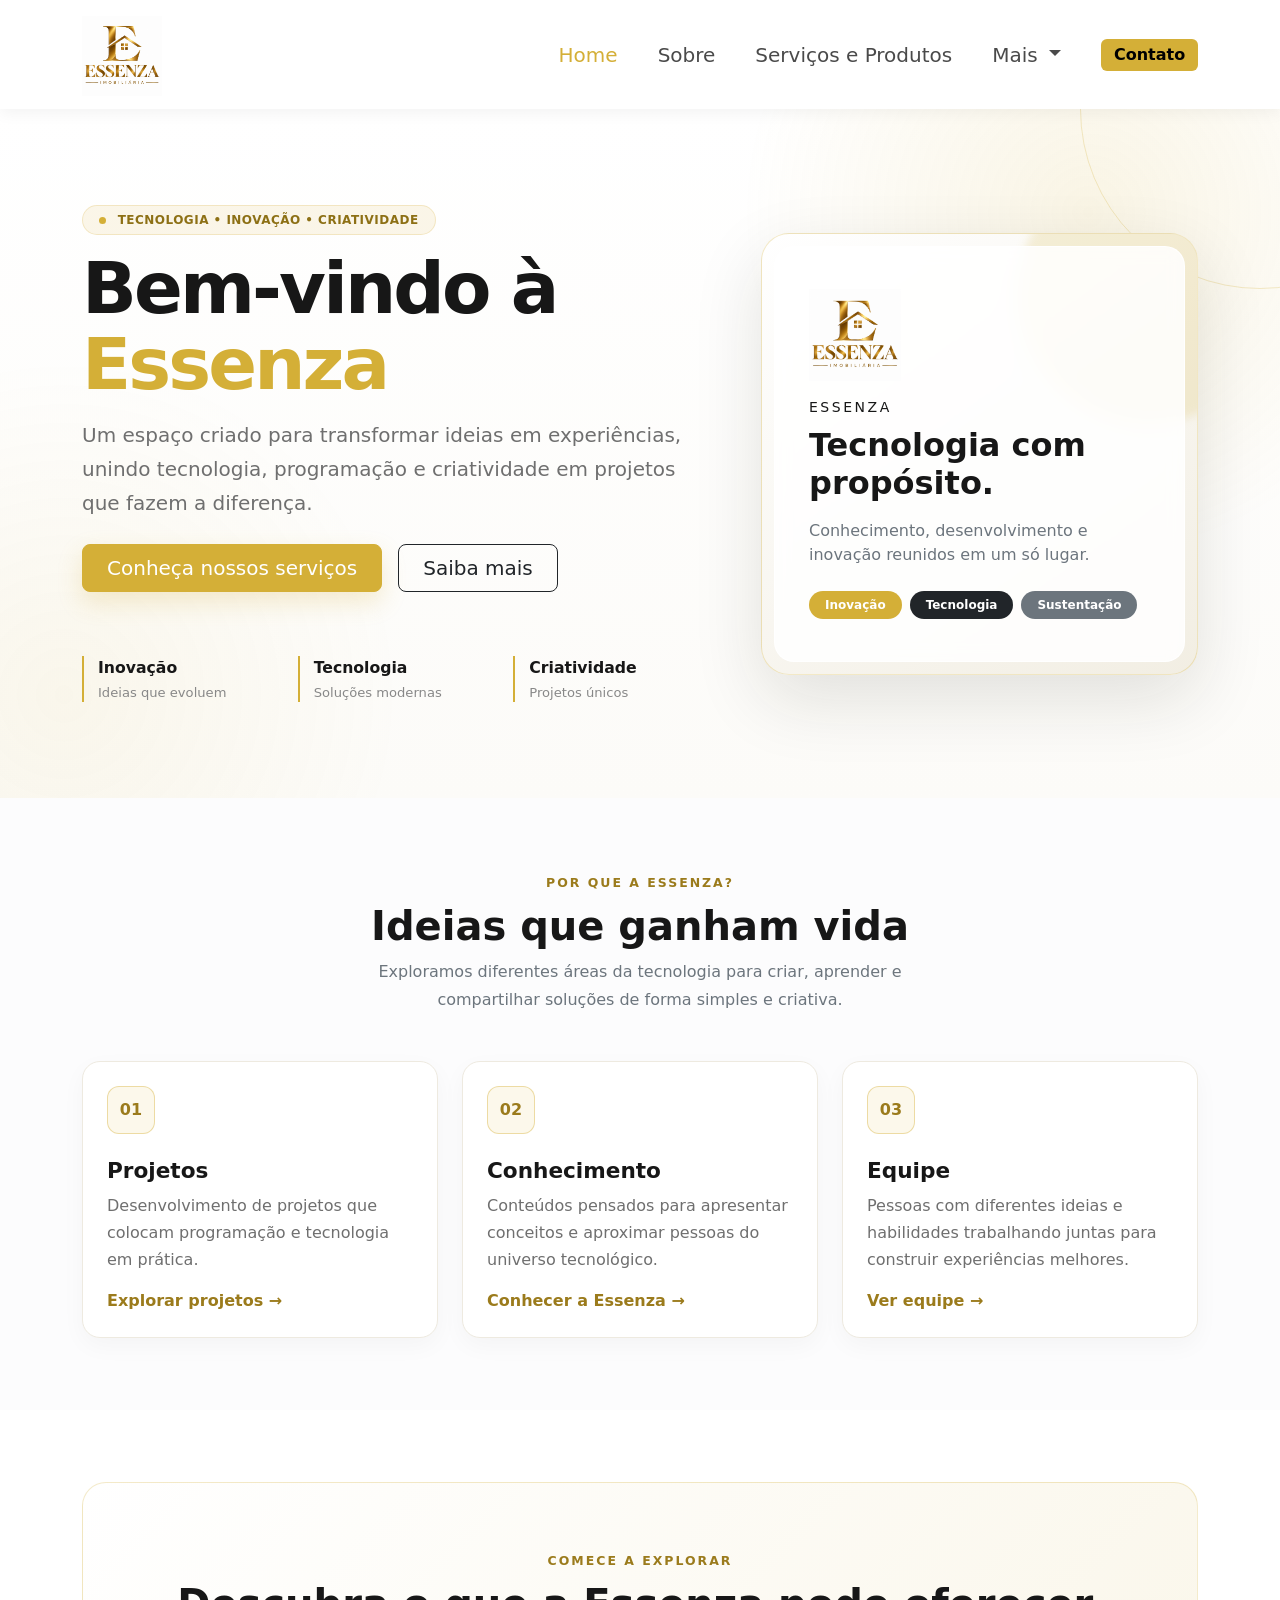
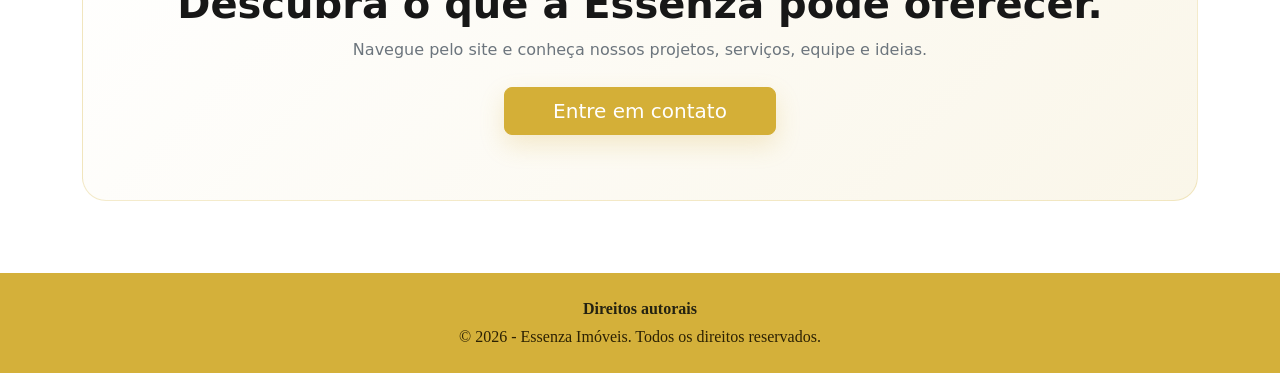
==== commit e78b0df2: "Update index.html" ====
--- a/index.html
+++ b/index.html
@@ -230,7 +230,7 @@
                   <div class="d-flex flex-wrap gap-2">
                     <span class="badge rounded-pill text-bg-gold px-3 py-2">Inovação</span>
                     <span class="badge rounded-pill bg-dark px-3 py-2">Tecnologia</span>
-                    <span class="badge rounded-pill bg-secondary px-3 py-2">Programação</span>
+                    <span class="badge rounded-pill bg-secondary px-3 py-2">Sustentação</span>
                   </div>
                 </div>
               </div>
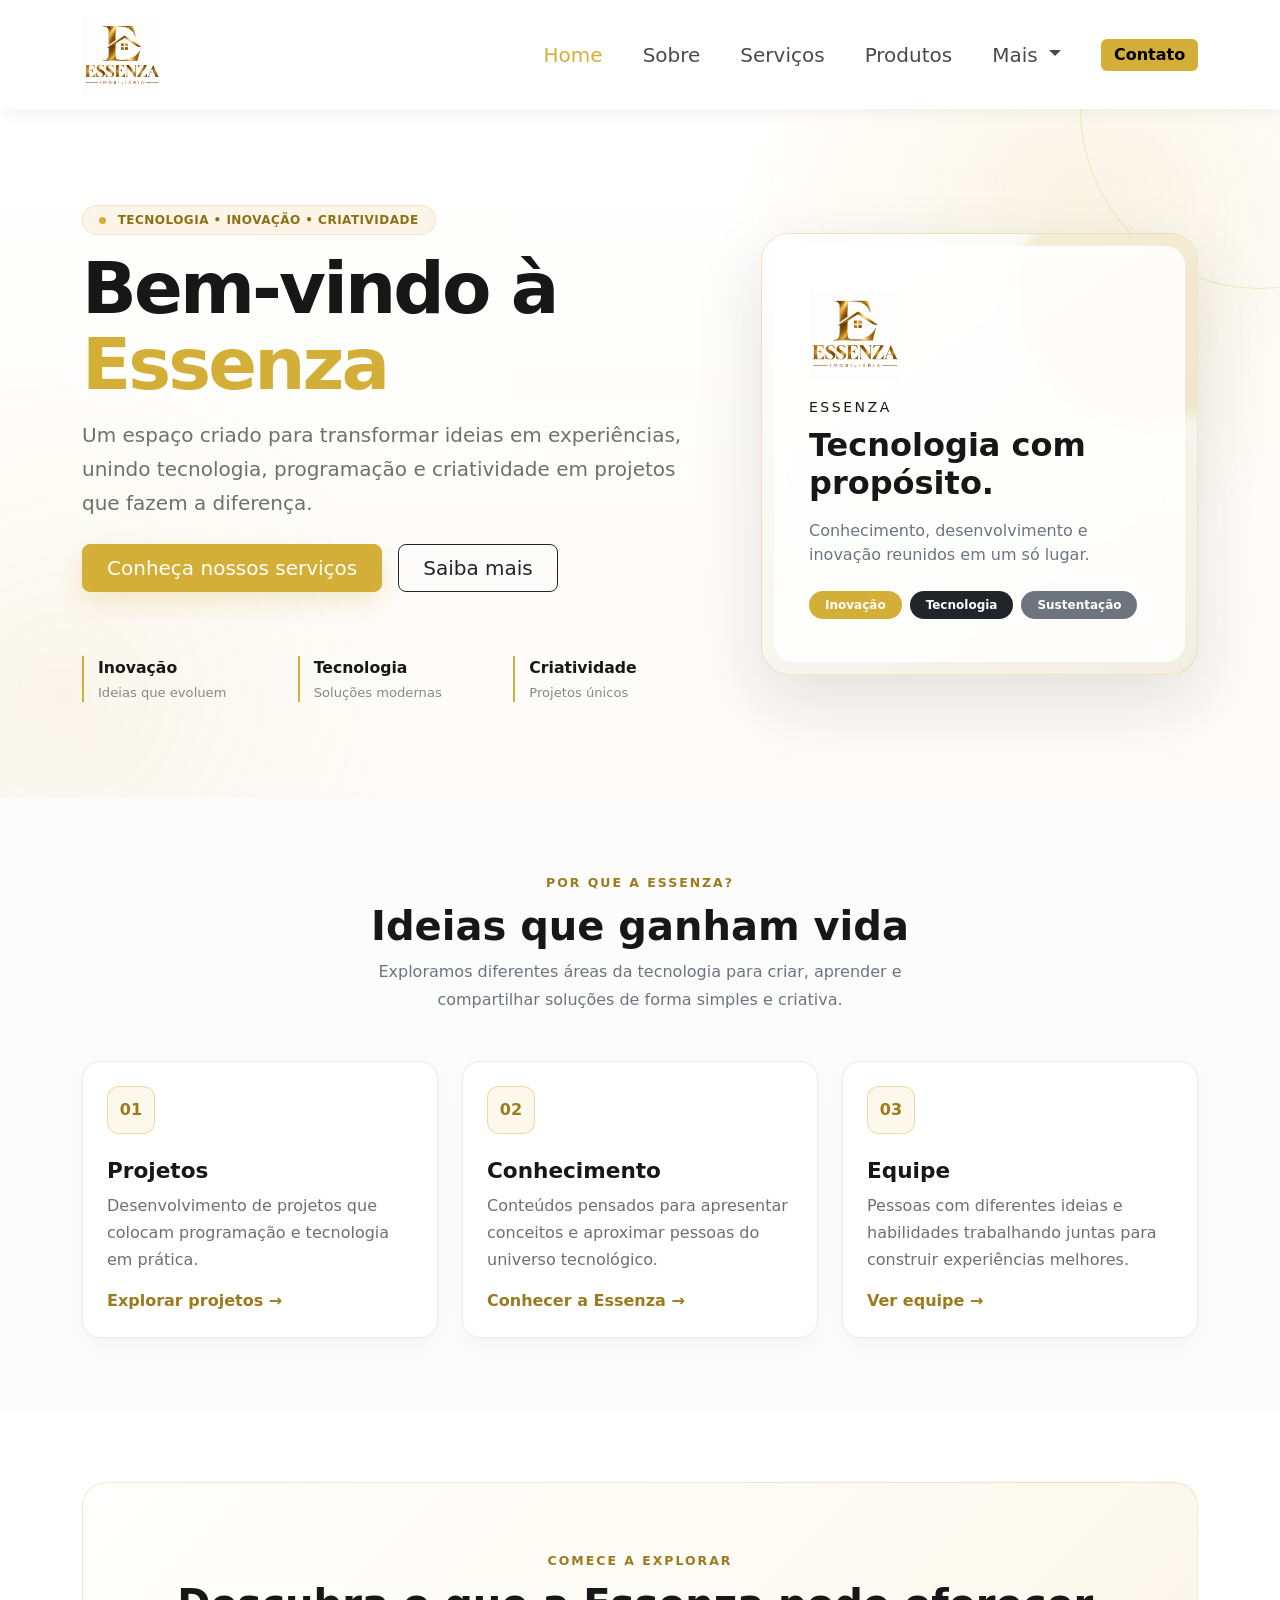
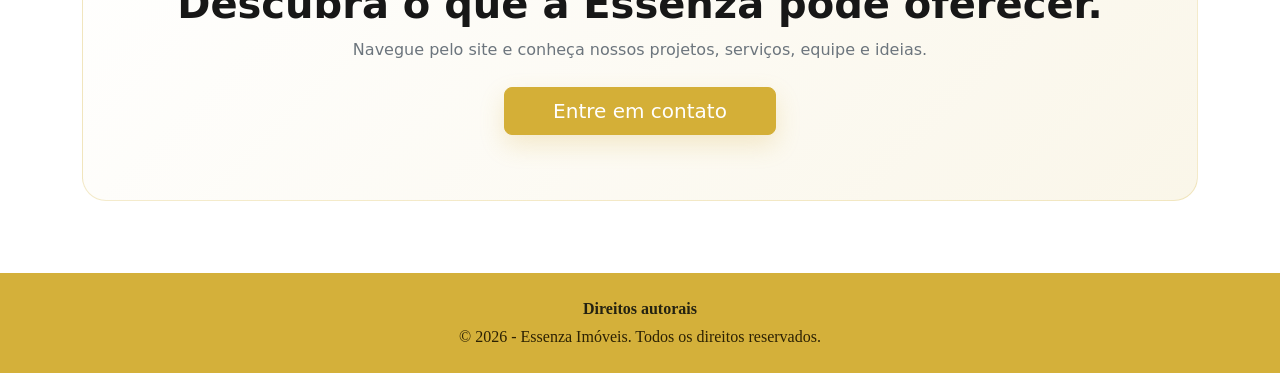
==== commit 971eec0c: "Add files via upload" ====
--- a/index.html
+++ b/index.html
@@ -121,8 +121,14 @@
             </li>
 
             <li class="nav-item">
+              <a class="nav-link fs-5" href="src/pages/servicos.html"
+                >Serviços</a
+              >
+            </li>
+
+            <li class="nav-item">
               <a class="nav-link fs-5" href="src/pages/servicos_produtos.html"
-                >Serviços e Produtos</a
+                >Produtos</a
               >
             </li>
 
@@ -187,7 +193,7 @@
               </p>
 
               <div class="d-flex flex-wrap gap-3">
-                <a href="src/pages/servicos_produtos.html" class="btn btn-gold btn-lg px-4">
+                <a href="src/pages/servicos.html" class="btn btn-gold btn-lg px-4">
                   Conheça nossos serviços
                 </a>
                 <a href="src/pages/sobre.html" class="btn btn-outline-dark btn-lg px-4">
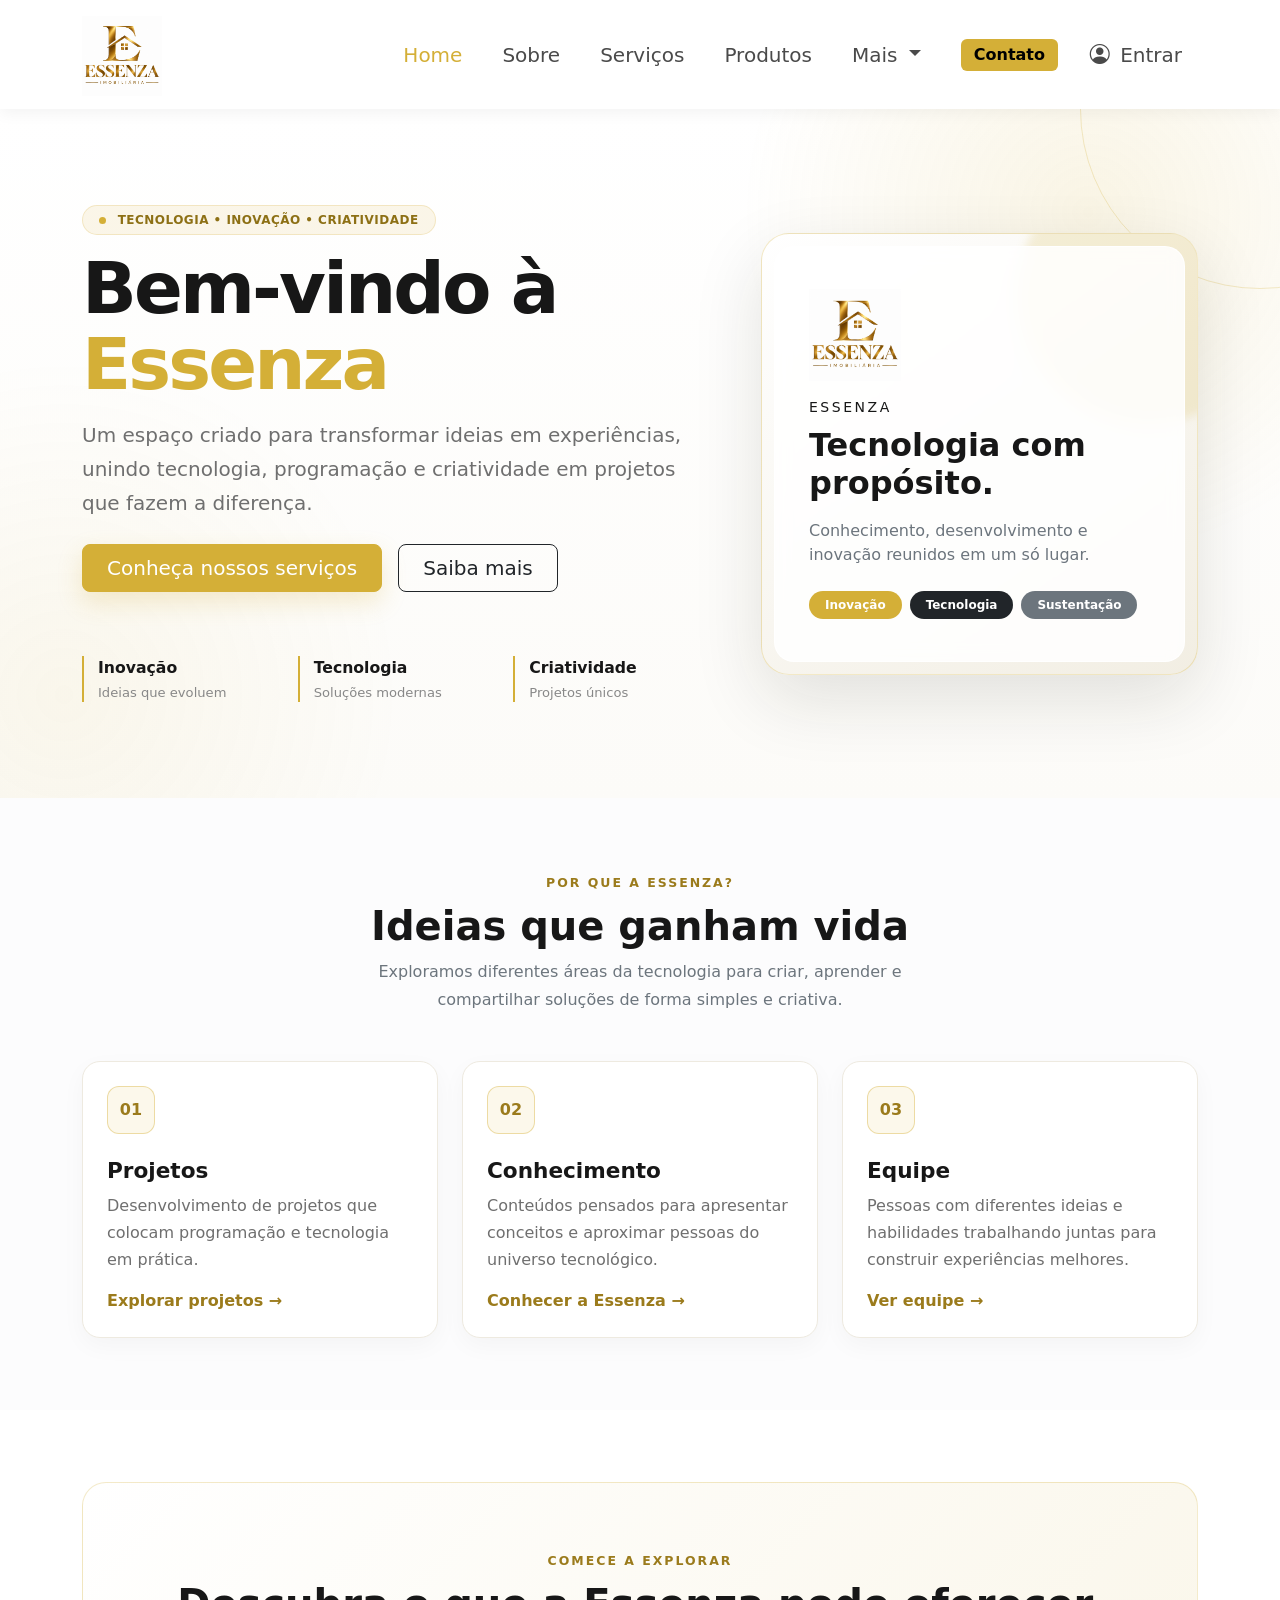
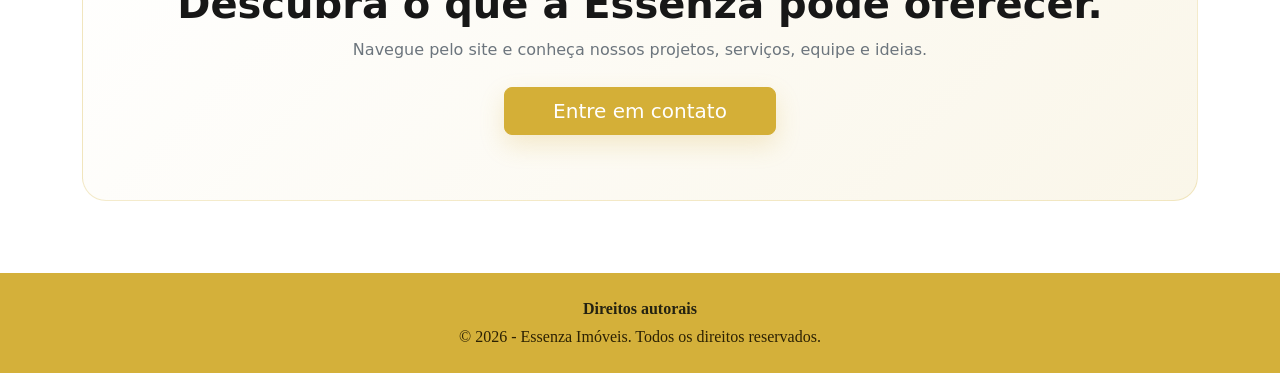
==== commit 256020a6: "Add files via upload" ====
--- a/index.html
+++ b/index.html
@@ -4,6 +4,8 @@
     <meta charset="UTF-8" />
 
     <meta name="viewport" content="width=device-width, initial-scale=1.0" />
+    
+  <link rel="stylesheet" href="https://cdn.jsdelivr.net/npm/bootstrap-icons@1.11.3/font/bootstrap-icons.min.css">
 
     <link
       href="https://cdn.jsdelivr.net/npm/bootstrap@5.3.8/dist/css/bootstrap.min.css"
@@ -71,8 +73,6 @@
   </head>
 
   <body>
-    <!-- NAVBAR MELHORADA -->
-    <!-- sticky-top faz o menu grudar no topo ao rolar a página -->
     <nav class="navbar navbar-expand-lg navbar-custom sticky-top py-2">
       <div class="container">
         <!-- Troquei container-fluid por container para centralizar melhor em telas grandes -->
@@ -165,6 +165,13 @@
                 Contato
               </a>
             </li>
+
+              <li class="nav-item ms-lg-2" id="authNavItem">
+                  <a class="nav-link fs-5" href="src/pages/login.html">
+                      <i class="bi bi-person-circle me-1"></i> Entrar
+                  </a>
+              </li>
+
           </ul>
         </div>
       </div>
@@ -757,5 +764,6 @@
     }
 
   </style>
+  <script src="src/js/auth-nav.js"></script>
   </body>
 </html>
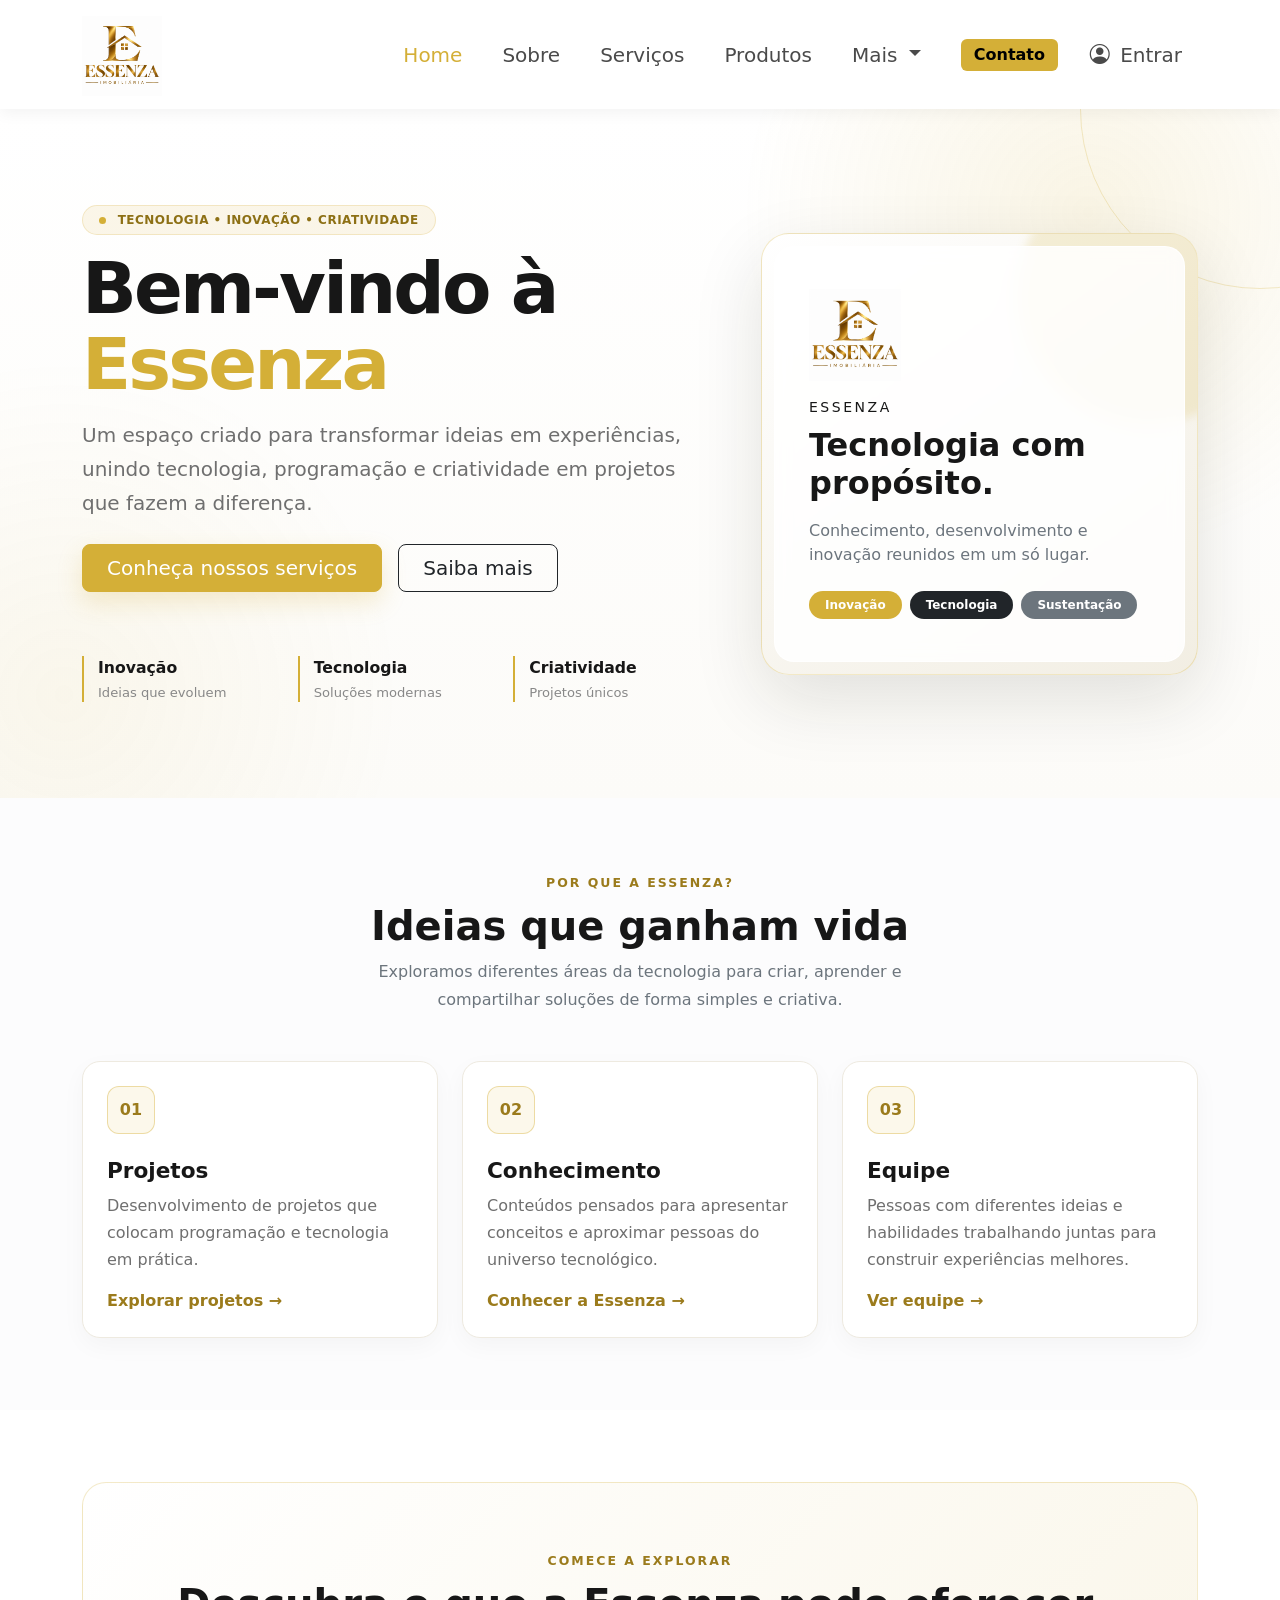
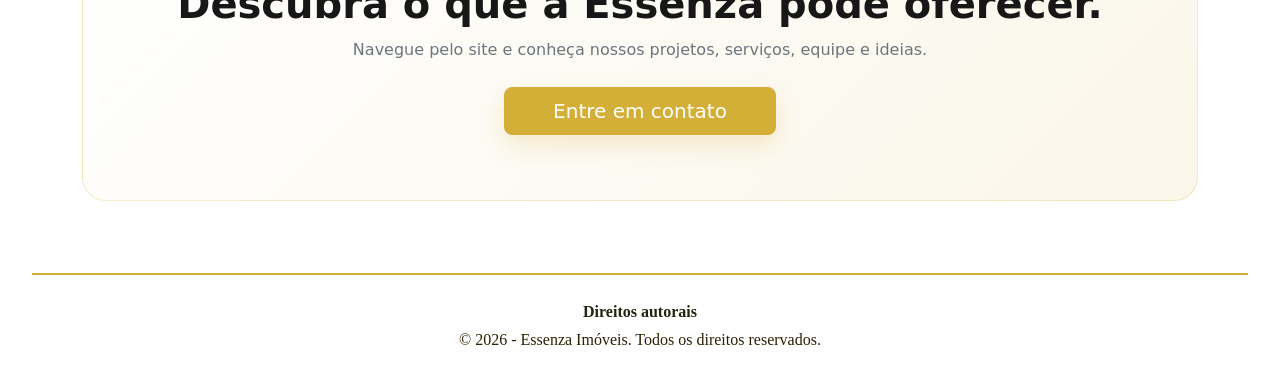
==== commit 9491c546: "Update index.html" ====
--- a/index.html
+++ b/index.html
@@ -318,7 +318,10 @@
         </div>
       </section>
     </main>
-
+    <div class="apoio_linha">
+      <div class="linha_footer"></div>
+    </div>
+    
     <!-- RODAPÉ -->
   <footer class="py-4 text-white text-center essenza-footer">
     <div class="container">
@@ -697,13 +700,29 @@
       line-height: 1.7;
     }
 
+    /*===============================
+      Linha Footer
+      =============================*/
+
+    .apoio_linha{
+      height: 3px;
+      width: 100%;
+      display: flex;
+      text-align: center;
+      justify-content: center;
+    }
+    .linha_footer{
+      background-color: #D4AF37;
+      height: 2px;
+      width: 95%;
+    }
 
     /* ==============================
       FOOTER
       ============================== */
 
     .essenza-footer {
-      background-color: #d4b03a;
+      background-color: #ffffff;
       font-family: "Georgia", serif;
     }
 
